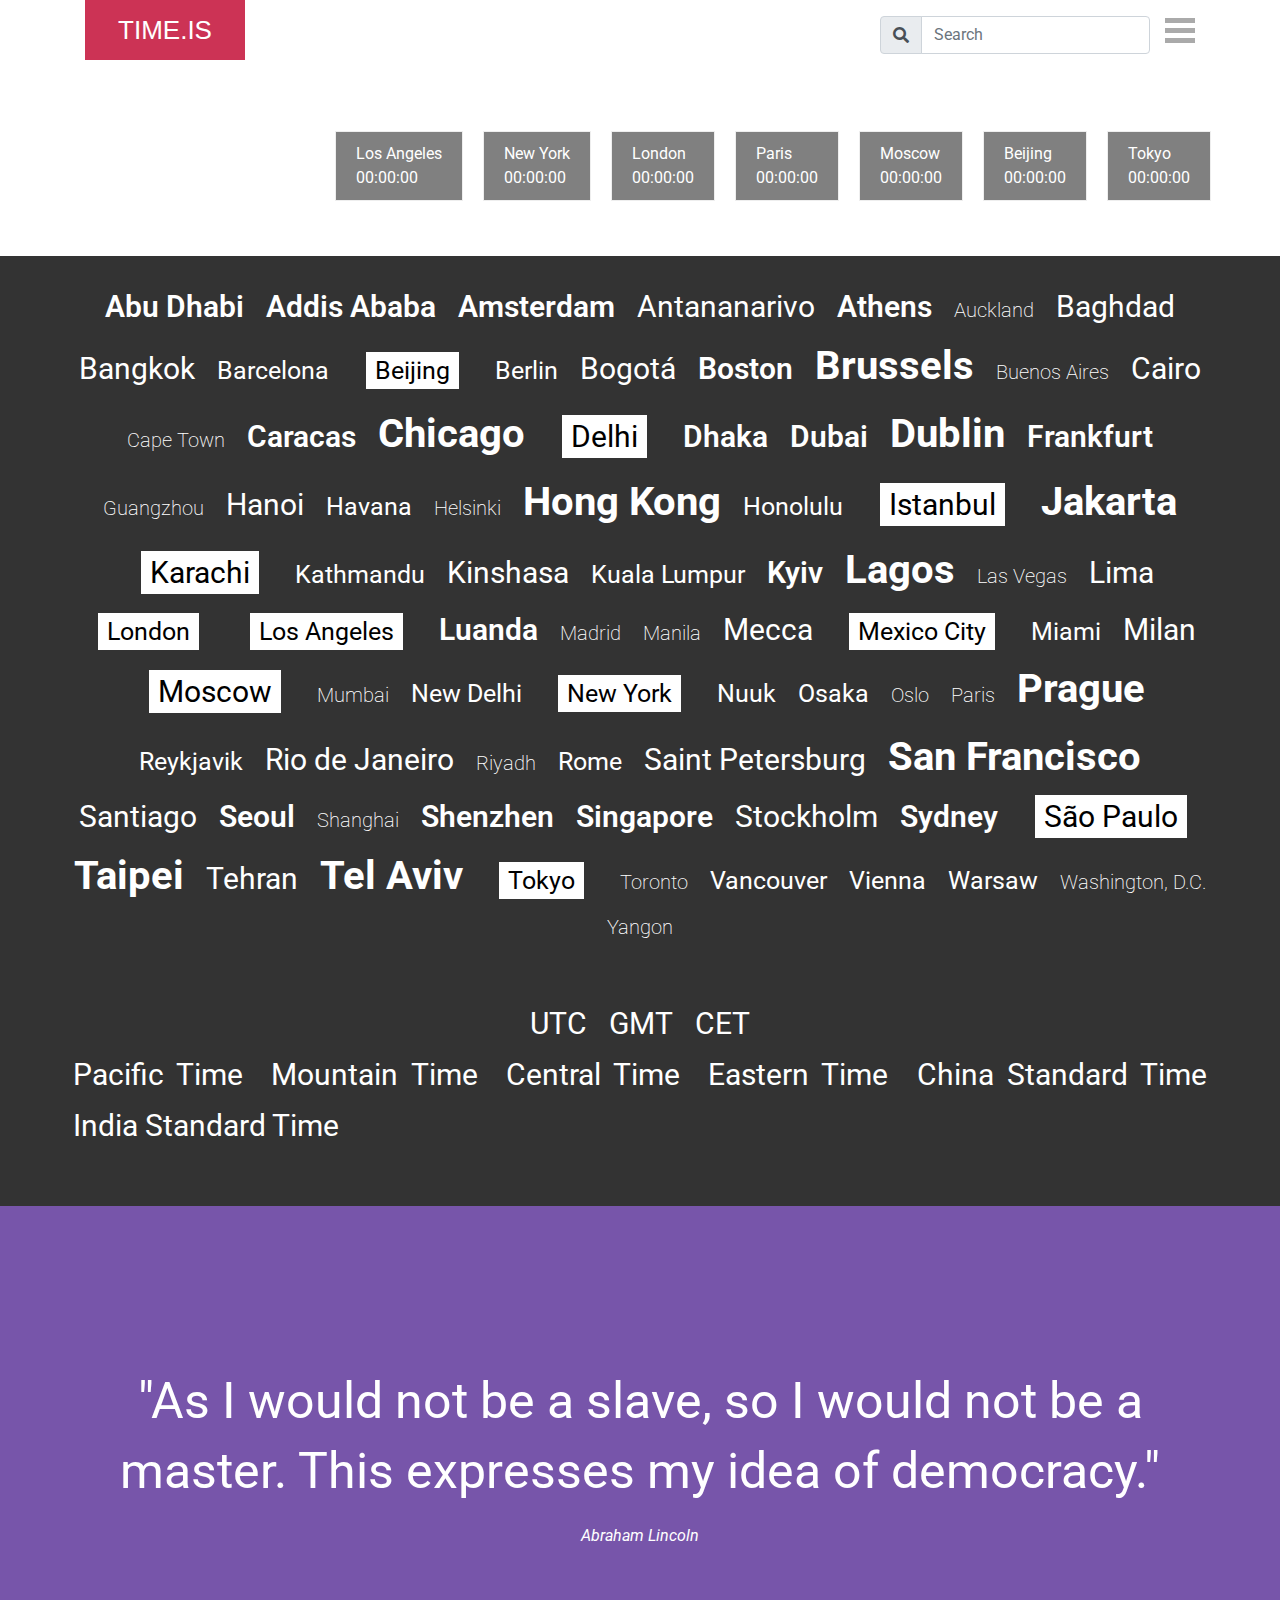
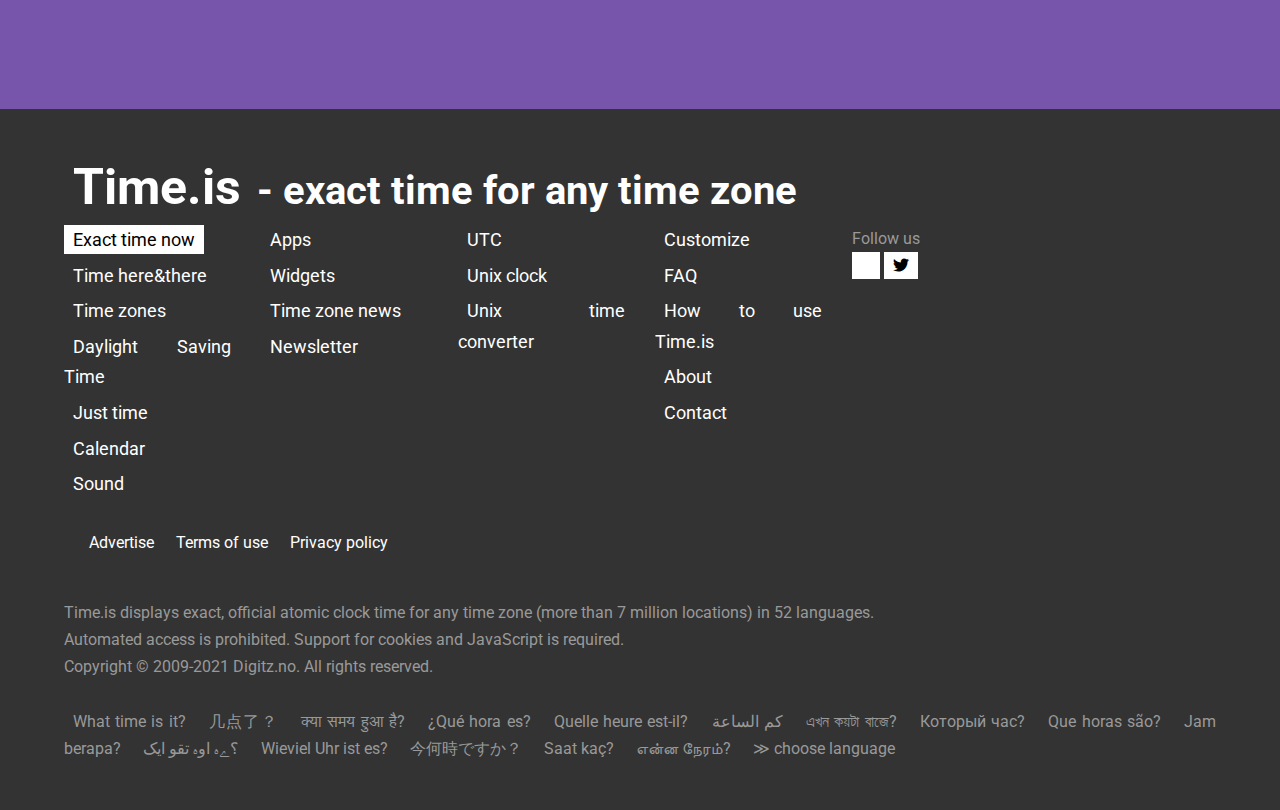
==== index.html @ 0ae8de1f "Updated files" ====
<!DOCTYPE html>
<html>
<html lang="en">
  <meta http-equiv="Content-Type" content="text/html; charset=utf-8">
<head>
  <meta charset="utf-8">
  <title>Time.is</title>
  <link rel="stylesheet" href="style.css">
  <link rel="stylesheet" href="https://maxcdn.bootstrapcdn.com/bootstrap/4.0.0/css/bootstrap.min.css">
  <link rel="stylesheet" href="https://cdnjs.cloudflare.com/ajax/libs/font-awesome/5.15.2/css/all.min.css" />
  <script src="script.js"></script>
</head>

<body>

  <div id="mainwrapper">
    <div id="top">
      <!-- <script>
        var today = new Date();
        var time = today.getHours() + ":" + today.getMinutes() + ":" + today.getSeconds();
        document.getElementById("top").innerHTML= time;
      </script> -->
      <div class="lg">
        <div class="container">
          <div class="row">
            <div class="col-md-2">
              <h2><a href="https://time.is/" target="_top" title="Time.is" class="head-time">Time.is</a></h2>
            </div>
            <div class="col-md-10 py-3" style="display: flex;justify-content: flex-end;transition: 0.5s;">
              <form id="qbox" class="tr" action="/" method="get" autocomplete="off" accept-charset="UTF-8" onsubmit="return T_I.submit(gob('q').value)">
             <!--  <input type="text" id="q" name="q" value="" tabindex="1" maxlength="100" accesskey="3" class="txtin blr mout" onfocus="t_search(1)" onblur="t_search(0)" onmouseover="mouseover(this)" onmouseout="mouseout(this)" onkeydown="arrows('susdiv',event)" onkeyup="sg(this.value,'susdiv')">
              <div id="susdiv" class="susdiv" onmouseover="setfocus('susdiv')" onmouseout="losefocus('susdiv')"></div> -->
              <div class="col-auto">
                <label class="sr-only" for="inlineFormInputGroup"></label>
                <div class="input-group mb-2">
                  <div class="input-group-prepend">
                    <div class="input-group-text"><i class="fas fa-search"></i></div>
                  </div>
                  <input type="text" class="form-control cdm" id="inlineFormInputGroup" placeholder="Search">
                </div>
              </div>
            </form>
            <div class="icon-nav tr">
              <a href="#nav" onclick="return toggle_menu(1)" title="menu" class="p-0">
                <div style="margin-top:2px;width:100%;border-top:5px solid #aaa;padding:3px 0 2px 0;border-bottom:5px solid #aaa;margin-bottom:5px; width:30px"></div>
                <div style="width:100%;border-top:5px solid #aaa;padding:2px 0;margin-bottom:4px; width:30px"></div>
              </a>
            </div>
          </div>
        </div>
      </div>
    </div>
    <div>
      <div class="container" id="clock" style="width:100%;position:relative;display: flex;justify-content: center;align-items: center;font-size: 250px;font-weight: 900;letter-spacing:20px;font-family: Montserrat,Arial,Helvetica,sans-serif;">
        
      </div><br><br>

      <div class="w90" id="time" style="display: flex;justify-content: flex-end;font-size: 30px;">
        <!-- <script type="text/javascript">
          var x = setInterval(function(){
            var date = new Date();
            document.getElementById("time").innerHTML = date
          },1000)
        </script> -->
      </div>
      <div id="time_section" class="w1" style="margin-top: 0px;">
        <div class="w90 tr">
          <ul id="favs" class="tbx">
            <li id="favbox-0" onclick="Change('Asia/Tokyo')"><a><span class="tokyo">Tokyo</span><br><span class="tokyo" id="tokyo">00:00:00</span></a></li>
            <li id="favbox-0" onclick="Change('Asia/Shanghai')"><a><span class="beijing">Beijing</span><br><span class="beijing" id="beijing">00:00:00</span></a></li>
            <li id="favbox-0" onclick="Change('Europe/Moscow')"><a><span class="moscow">Moscow</span><br><span class="moscow" id="moscow">00:00:00</span></a></li>
            <li id="favbox-0" onclick="Change('Europe/Paris')"><a><span class="paris">Paris</span><br><span class="paris" id="paris">00:00:00</span></a></li>
            <li id="favbox-0" onclick="Change('Europe/London')"><a><span class="london">London</span><br><span class="london" id="london">00:00:00</span></a></li>
            <li id="favbox-0" onclick="Change('America/New_York')"><a><span class="newYork">New York</span><br><span class="newYork" id="newYork">00:00:00</span></a></li>
            <li id="favbox-0" onclick="Change('America/Los_Angeles')"><a><span class="losAngeles">Los Angeles</span><br><span class="losAngeles" id="losAngeles">00:00:00</span></a></li>
          </ul>
        
        </div>
      </div><br>

      <section id="top_cities_tmp">
        <div class="cloud w90 d">
          <a onclick="Change('Asia/Dubai')" class="s14">Abu Dhabi</a>
          <a href="Addis_Ababa" class="s9">Addis Ababa</a>
          <a href="Amsterdam" class="s14">Amsterdam</a>
          <a href="Antananarivo" class="s12">Antananarivo</a>
          <a href="Athens" class="s14">Athens</a>
          <a href="Auckland,_New_Zealand" class="s15">Auckland</a>
          <a href="Baghdad" class="s7">Baghdad</a>
          <a href="Bangkok" class="s7">Bangkok</a>
          <a href="Barcelona" class="s11">Barcelona</a>
          <a href="Beijing" class="s1 bold">Beijing</a>
          <a href="Berlin" class="s10">Berlin</a>
          <a href="Bogotá" class="s6">Bogotá</a>
          <a href="Boston" class="s14">Boston</a>
          <a href="Brussels" class="s13">Brussels</a>
          <a href="Buenos_Aires" class="s3 bold">Buenos Aires</a>
          <a href="Cairo" class="s6">Cairo</a>
          <a href="Cape_Town" class="s8">Cape Town</a>
          <a href="Caracas" class="s9">Caracas</a>
          <a href="Chicago" class="s5 bold">Chicago</a>
          <a href="Delhi" class="s2 bold">Delhi</a>
          <a href="Dhaka" class="s4 bold">Dhaka</a>
          <a href="Dubai" class="s4 bold">Dubai</a>
          <a href="Dublin" class="s13">Dublin</a>
          <a href="Frankfurt" class="s14">Frankfurt</a>
          <a href="Guangzhou" class="s8">Guangzhou</a>
          <a href="Hanoi" class="s12">Hanoi</a>
          <a href="Havana" class="s10">Havana</a>
          <a href="Helsinki" class="s15">Helsinki</a>
          <a href="Hong_Kong" class="s5 bold">Hong Kong</a>
          <a href="Honolulu" class="s16">Honolulu</a>
          <a href="Istanbul" class="s2 bold">Istanbul</a>
          <a href="Jakarta" class="s5 bold">Jakarta</a>
          <a href="Karachi" class="s2 bold">Karachi</a>
          <a href="Kathmandu" class="s11">Kathmandu</a>
          <a href="Kinshasa" class="s6 bold">Kinshasa</a>
          <a href="Kuala_Lumpur" class="s11">Kuala Lumpur</a>
          <a href="Kyiv" class="s9">Kyiv</a>
          <a href="Lagos" class="s5 bold">Lagos</a>
          <a href="Las_Vegas" class="s15">Las Vegas</a>
          <a href="Lima" class="s6">Lima</a>
          <a href="London" class="s1 bold">London</a>
          <a href="Los_Angeles" class="s1 bold">Los Angeles</a>
          <a href="Luanda" class="s9">Luanda</a>
          <a href="Madrid" class="s8">Madrid</a>
          <a href="Manila" class="s3 bold">Manila</a>
          <a href="Mecca" class="s12">Mecca</a>
          <a href="Mexico_City" class="s1 bold">Mexico City</a>
          <a href="Miami" class="s16">Miami</a>
          <a href="Milan" class="s12">Milan</a>
          <a href="Moscow" class="s2 bold">Moscow</a>
          <a href="Mumbai" class="s3 bold">Mumbai</a>
          <a href="New_Delhi" class="s16">New Delhi</a>
          <a href="New_York" class="s1 bold">New York</a>
          <a href="Nuuk" class="s16">Nuuk</a>
          <a href="Osaka" class="s10">Osaka</a>
          <a href="Oslo" class="s15">Oslo</a>
          <a href="Paris" class="s3 bold">Paris</a>
          <a href="Prague" class="s13">Prague</a>
          <a href="Reykjavik" class="s16">Reykjavik</a>
          <a href="Rio_de_Janeiro" class="s7">Rio de Janeiro</a>
          <a href="Riyadh" class="s8">Riyadh</a>
          <a href="Rome" class="s10">Rome</a>
          <a href="Saint_Petersburg" class="s7">Saint Petersburg</a>
          <a href="San_Francisco" class="s13">San Francisco</a>
          <a href="Santiago" class="s7">Santiago</a>
          <a href="Seoul" class="s4 bold">Seoul</a>
          <a href="Shanghai" class="s3 bold">Shanghai</a>
          <a href="Shenzhen" class="s9">Shenzhen</a>
          <a href="Singapore" class="s4 bold">Singapore</a>
          <a href="Stockholm" class="s12">Stockholm</a>
          <a href="Sydney" class="s4 bold">Sydney</a>
          <a href="São_Paulo" class="s2 bold">São Paulo</a>
          <a href="Taipei" class="s5 bold">Taipei</a>
          <a href="Tehran" class="s6">Tehran</a>
          <a href="Tel_Aviv" class="s13">Tel Aviv</a>
          <a href="Tokyo" class="s1 bold">Tokyo</a>
          <a href="Toronto" class="s8">Toronto</a>
          <a href="Vancouver" class="s10">Vancouver</a>
          <a href="Vienna" class="s11">Vienna</a>
          <a href="Warsaw" class="s11">Warsaw</a>
          <a href="Washington,_D.C." class="s15">Washington, D.C.</a>
          <a href="Yangon" class="s8">Yangon</a> <br><br>
          <br>
          <a class="s6" href="UTC">UTC</a>
          <a class="s6" href="GMT">GMT</a>
          <a class="s6" href="CET">CET</a><br>
          <div>
            <a class="s6" href="PT">Pacific Time</a>
            <a class="s6" href="MT">Mountain Time</a>
            <a class="s6" href="CT">Central Time</a>
            <a class="s6" href="ET">Eastern Time</a>
            <a class="s6" href="China_Standard_Time">China Standard Time</a>
            <a class="s6" href="IST">India Standard Time</a>
            <br><br><br>
          </div>
        </div>
              <section id="quote" style="padding:none">
                <blockquote>"As I would not be a slave, so I would not be a master. This expresses my idea of democracy."</blockquote>
                <cite>Abraham Lincoln</cite>
              </section>
            <footer class="w90 py-5">
              <div id="menutransformer">
                <nav id="nav">
                  <div class="columns">
                    <h3><a href="/" class="logo" style='font-size:50px;font-weight: bold;color: white;'>Time.is</a> <span class="slogan" style="font-size:40px;font-weight: bold;color: white;"><span>- </span>exact time for any time zone</span></h3>
                    <div id="menulinks">
                      <div class="row">
                        <div class="col-md-2 column">
                          <ul>
                            <li><a href="/" class="chosen">Exact time now</a></li>
                            <li><a href="/compare">Time here&there</a></li>
                            <li><a href="/time_zones">Time zones</a></li>
                            <li><a href="/DST_2021">Daylight Saving Time</a></li>
                            <li><a href="/just">Just time</a></li>
                            <li><a href="/calendar">Calendar</a></li>
                            <li id="aub"><a href="sound">Sound</a></li>
                          </ul>
                        </div>
                        <div class="col-md-2 column">
                          <ul>
                            <li><a href="/apps">Apps</a></li>
                            <li><a href="/widgets">Widgets</a></li>
                            <li><a href="/time_zone_news">Time zone news</a></li>
                            <li><a href="/mailing_list">Newsletter</a></li>
                          </ul>
                        </div>
                        <div class="col-md-2 column">
                          <ul>
                            <li><a href="/UTC">UTC</a></li>
                            <li><a href="/Unix_time_now">Unix clock</a></li>
                            <li><a href="/Unix_time_converter">Unix time converter</a></li>
                          </ul>
                        </div>
                        <div class="col-md-2 column">
                          <ul>
                            <li><a href="/customize">Customize</a></li>
                            <li><a href="/FAQ">FAQ</a></li>
                            <li><a href="/howto">How to use Time.is</a></li>
                            <li><a href="/about">About</a></li>
                            <li><a href="/contact">Contact</a></li>
                          </ul>
                        </div>
                        <div class="col-md-4">
                          <div id="follow_app" class="">
                      <div id="follow">
                        <div>Follow us</div>
                        <a href="https://www.facebook.com/exact.time.is" target="_blank" rel="nofollow,noreferer,noopener" class="facebook" title="Follow Time.is on Facebook"><i class="fab fa-facebook-f"></i></a>
                        <a href="https://twitter.com/Time_is" target="_blank" class="twitter" title="Follow Time.is on Twitter"><i class="fab fa-twitter"></i></a>
                      </div>
                        </div>
                      </div>
                    </div>
                    
                    </nav>
                    <nav class="navbar navbar-default" id="navbardef" style="">
                      <ul class="hzlist" style="color: #999">
                        <li class="first"><a href="/advertise">Advertise</a></li>
                        <li class="last"><a href="/terms_of_use">Terms of use</a></li>
                        <li><a href="/terms_of_use#privacy_policy">Privacy policy</a></li>
                      </ul>
                    </nav><br>
                    <section>
                      Time.is displays exact, official atomic clock time for any time zone (more than 7 million locations) in 52 languages.<br>
                      Automated access is prohibited. Support for cookies and JavaScript is required.<br>
                      Copyright © 2009-2021 Digitz.no. All rights reserved.
                    </section><br>
                    <div id="footerlangs">
                      <a href="/?lang=en" title="English">What time is it?</a>
                      <a href="/?lang=zh" title="Chinese (simplified) / 中文">几点了？</a>
                      <a href="/?lang=hi" title="Hindi / हिंदी">क्या समय हुआ है?</a>
                      <a href="/?lang=es" title="Spanish / español">¿Qué hora es?</a>
                      <a href="/?lang=fr" title="French / français">Quelle heure est-il?</a>
                      <a href="/?lang=ar" title="Arabic / العربية">كم الساعة</a>
                      <a href="/?lang=bn" title="Bengali / বাংলা">এখন কয়টা বাজে?</a>
                      <a href="/?lang=ru" title="Russian / русский">Который час?</a>
                      <a href="/?lang=pt_br" title="Portuguese (Brazil) / português (Brasil)">Que horas são?</a>
                      <a href="/?lang=id" title="Indonesian / bahasa Indonesia">Jam berapa?</a>
                      <a href="/?lang=ur" title="Urdu / اردو زبان">؟ےہ اوہ تقو ایک</a>
                      <a href="/?lang=de" title="German / Deutsch">Wieviel Uhr ist es?</a>
                      <a href="/?lang=ja" title="Japanese / 日本語">今何時ですか？</a>
                      <a href="https://saatkac.info.tr/" title="Turkish / Türkçe">Saat kaç?</a>
                      <a href="/?lang=ta" title="Tamil / தமிழ்">என்ன நேரம்?</a>
                      <a href="/languages">≫ choose language</a>
                    </div>
                    <script src="https://code.jquery.com/jquery-3.2.1.slim.min.js"></script>
                    <script src="https://cdnjs.cloudflare.com/ajax/libs/popper.js/1.12.9/umd/popper.min.js"></script>
                    <script src="https://maxcdn.bootstrapcdn.com/bootstrap/4.0.0/js/bootstrap.min.js"></script>
                    
                  </body>
                  </html>
---- style.css ----
@import url('https://fonts.googleapis.com/css2?family=Roboto:wght@300&display=swap');

*{
  margin: 0px;
  padding: 0px;
  text-align: justify;
  position: relative;
}
body {
    font-family: 'Roboto', sans-serif;
    margin-bottom: 100px;
}
a:link {
  color: white;
  text-decoration: none;
  padding: 4px 9px;
}

#top_cities_tmp a {
  color: white;
  text-decoration: none;
  padding: 4px 9px;
}
#top_cities_tmp span:hover {
  color: white!important;
  text-decoration: none !important;
  background-color: #c35;
}
a:visited {
  color: none;
  text-decoration: none;
  background-color: orange;
}
a:hover {
  color: white!important;
  text-decoration: none !important;
  background-color: #c35;
}
a:active {
  color: black;
  text-decoration: underline;
  background-color: white;
}
ul {
  list-style-type: none;
  margin: 0;
  padding: 0;
  overflow: hidden;
}

.w1 li{
  text-align: right;
  display: inline-block;
  float:right;
  padding:5px;
}
.tbx a {
    display: block;
    margin: 0 0 10px 10px;
    padding: 10px 20px;
    border: 1px solid #eee;
    background: grey;
    text-decoration: none;
}
#quote {
    text-align: center;
    background-color: #75a;
    color: #fff;
    padding: 160px 5%;
}
blockquote {
    font-size: 50px;
    line-height: 70px;
    text-align: center;
    color: #fff;
    direction: ltr;
}
#navbardef{
  padding-bottom:0;
  padding-right:5px;
  color: #999;
}

#top_cities_tmp{
  background-color: #333;
  padding-top: 25px;
  /* padding-left: 25px;
  padding-right: 25px; */
  line-height: 1.7;
}

/*#top_cities_tmp a {
  color: white;
}*/
section{
  color: #999;
}


#top_cities_tmp a.s1, #top_cities_tmp a.s2 {
  margin: 2%;
    color: #000;
    background: #fff;
}
#top_cities_tmp a.s1:hover, #top_cities_tmp a.s2:hover{
  background: #000;
  color: #fff;
}
.cloud {
    text-align: center;
    line-height: 40px;
    line-height: 1.7;
}


.w90 {
    margin-left: 5%;
    width: 90%;
}
.s1, .s11, .s16, .s10{
  font-size: 25px;
  font-weight: 400;
  padding:5px;
}
.s2, .s7, .s12{
  font-size: 30px;
  font-weight: 600px;
  padding:5px;
}
.s3, .s8, .s15{
  font-size: 20px;
  font-weight: 200;
  padding:5px;
}
.s4, .s9, .s14{
  font-size: 30px;
  font-weight: 600;
  padding:5px;
}
.s5, .s13{
  font-size: 40px;
  font-weight: bolder;
  padding:5px;
  /* background-color: white; */
}
.s6{
  font-size: 30px;
  font-style: italic, bold;
  padding: 5px;
}
.chosen{
  background: #fff!important;
  color: #000!important;
}
.chosen:hover{
  background: #000!important;
  color: #fff!important;
}
.column{
  font-size: 18px;
}
.column li{
  margin-bottom: 5px;
}
/*
#clock{
  float: right;
} */
#navbardef li{
  display: inline;
}

footer{
  background-color: #333;
  padding-top: 10px;
  padding-bottom: 25px;
}
#footerlangs a:link, #footerlangs a:visited, .d #footerlangs a:link, .d #footerlangs a:visited {
    color: #999;
}
.cdm:focus{
  width: 600px !important;
  transform-style: width 1s all;
}
.head-time{
  text-transform: uppercase;
  padding: 20px!important;
  color: #fff;
  background: #c35;
  font:26px/20px Montserrat,Arial,sans-serif;
  display: flex;
  justify-content: center;
  align-items: center;
}
.head-time:visited{
  background: #c35;
  color: #fff;
}
.head-time:hover {
  opacity: 0.8;
}
.facebook{
  color: black;
  background: white!important;
}
.facebook:hover{
  color: white;
  background: #3A5A99!important;
}
.twitter{
  color: black!important;
  background: white!important;
}
.twitter:hover{
  color: white;
  background: #0CAEED!important;
}
.clickable{
  cursor: pointer;
}
.solm {
  color: black;
  border: 1px solid black;
  padding: 10px!important;
}
.solm:hover {
  border: none;
}
.solm:hover span {
  background: #CC3355;
  color: white!important;
}
.solm span{
  font-weight: bold;
  color: #CC3355;
}
.pom a{
  color:black!important;
}
.pom a:hover{
  color:white!important;
}
.tokyo {
  color: white;
}
.beijing {
  color: white;
}
.moscow {
  color: white;
}
.paris {
  color: white;
}
.london {
  color: white;
}
.newYork {
  color: white;
}
.losAngeles {
  color: white;
}
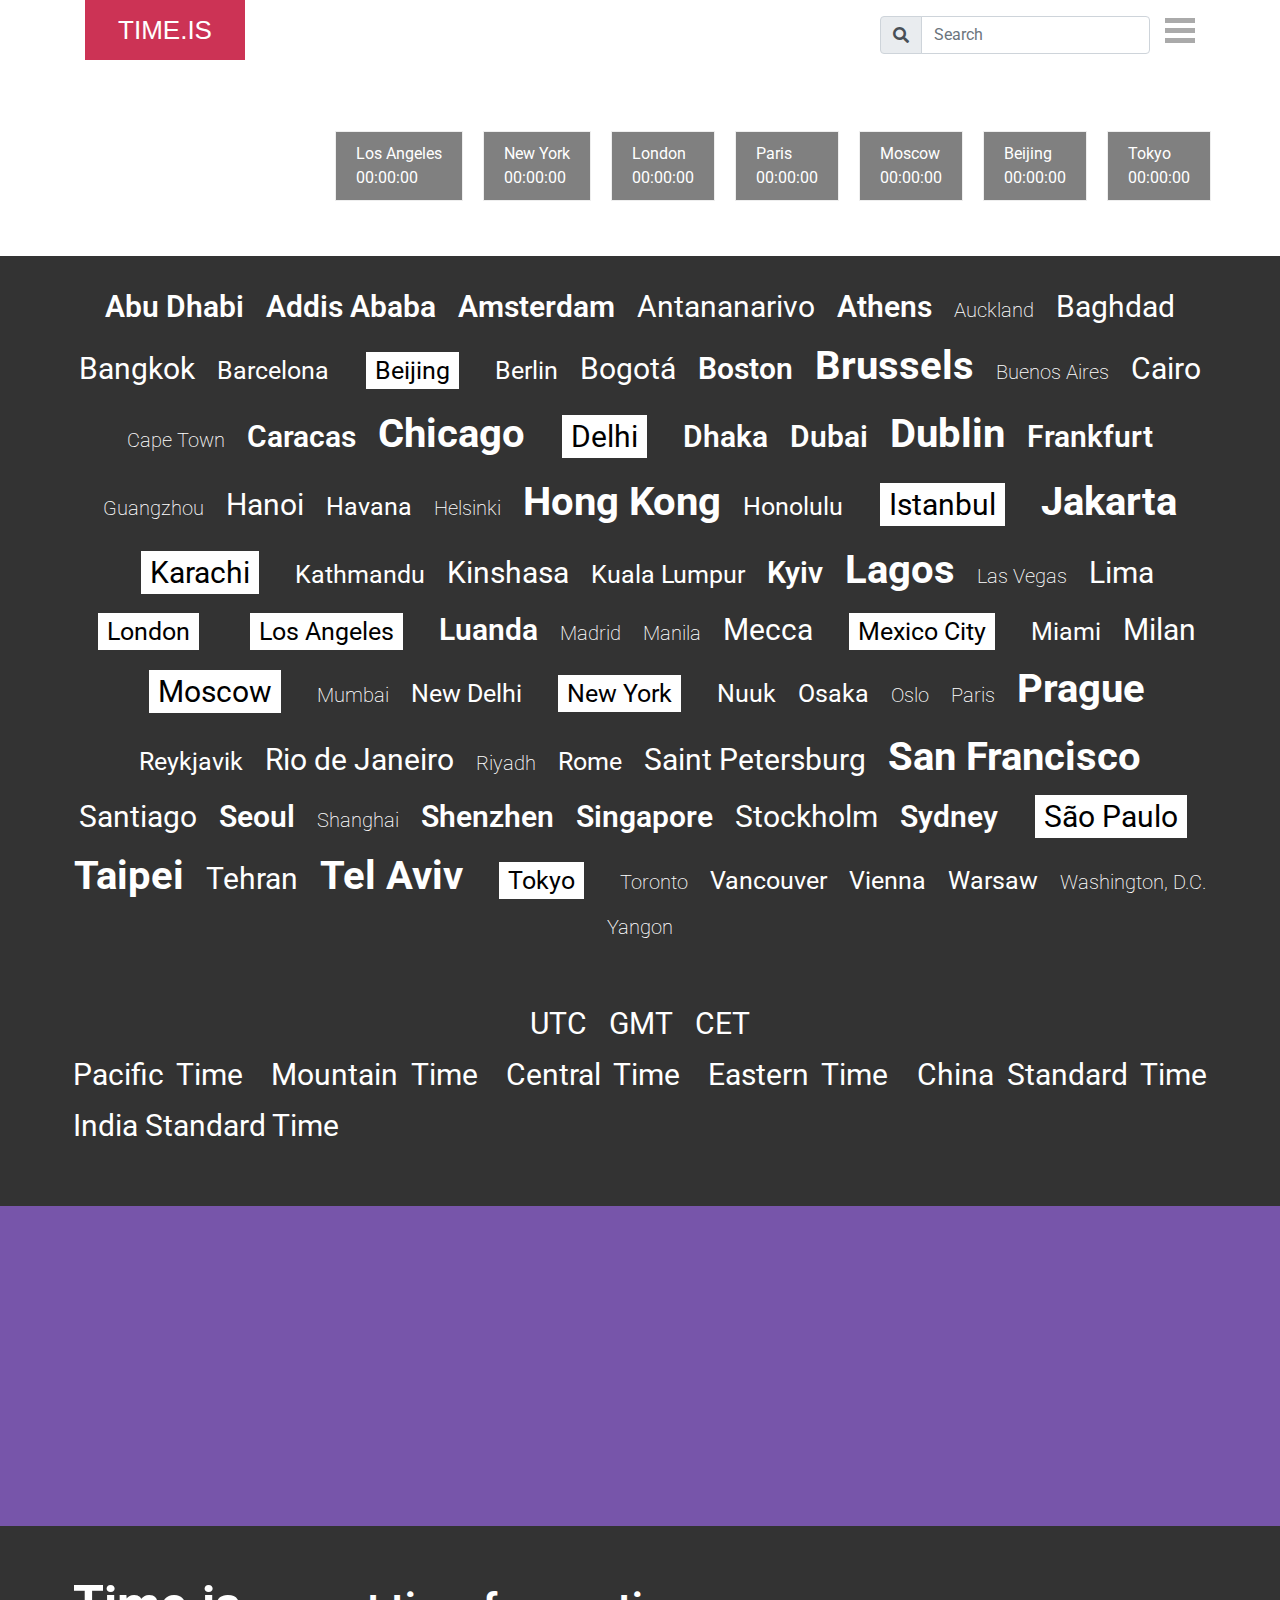
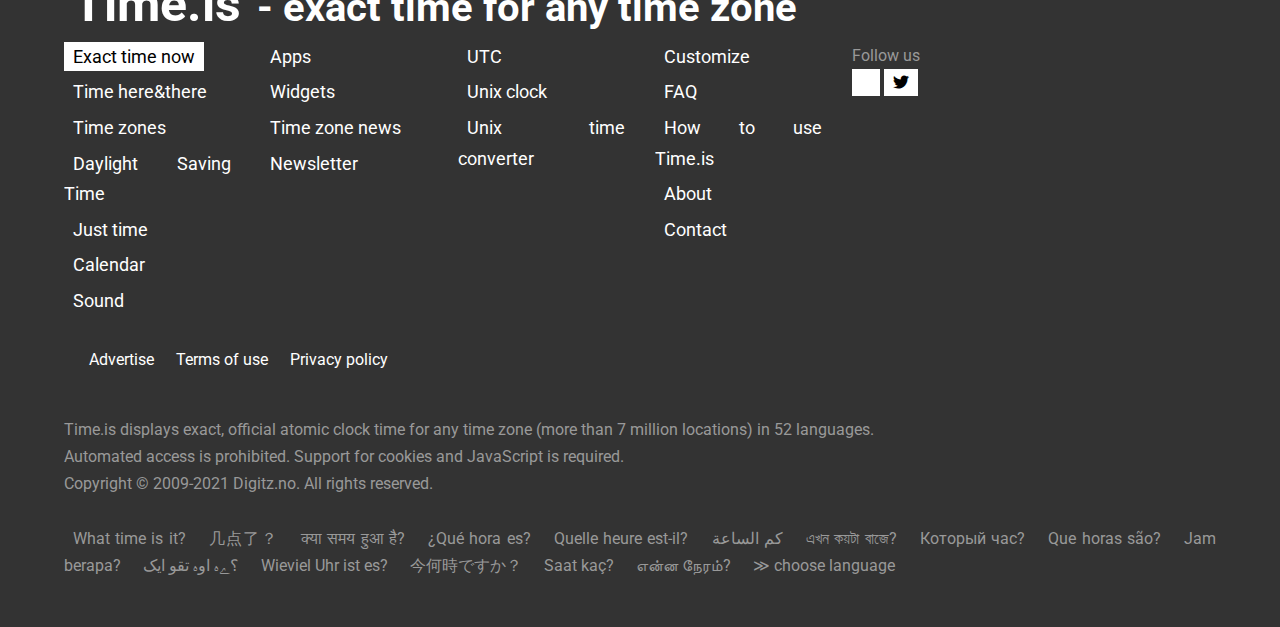
==== commit bf0790ea: "quote generator" ====
--- a/index.html
+++ b/index.html
@@ -176,10 +176,13 @@
             <br><br><br>
           </div>
         </div>
-              <section id="quote" style="padding:none">
-                <blockquote>"As I would not be a slave, so I would not be a master. This expresses my idea of democracy."</blockquote>
-                <cite>Abraham Lincoln</cite>
-              </section>
+        <div>
+          <section id="quote" style="padding:none; font-size: 40px;">               
+
+          <section id="author" style="padding:none; font-size: 40px;">  </section>  
+        </section>             
+
+        </div>
             <footer class="w90 py-5">
               <div id="menutransformer">
                 <nav id="nav">
@@ -234,7 +237,7 @@
                     </div>
                     
                     </nav>
-                    <nav class="navbar navbar-default" id="navbardef" style="">
+                    <nav class="navbar navbar-default" id="navbardef">
                       <ul class="hzlist" style="color: #999">
                         <li class="first"><a href="/advertise">Advertise</a></li>
                         <li class="last"><a href="/terms_of_use">Terms of use</a></li>
@@ -264,6 +267,8 @@
                       <a href="/?lang=ta" title="Tamil / தமிழ்">என்ன நேரம்?</a>
                       <a href="/languages">≫ choose language</a>
                     </div>
+
+                    <script src="js/random_quote.js"></script>
                     <script src="https://code.jquery.com/jquery-3.2.1.slim.min.js"></script>
                     <script src="https://cdnjs.cloudflare.com/ajax/libs/popper.js/1.12.9/umd/popper.min.js"></script>
                     <script src="https://maxcdn.bootstrapcdn.com/bootstrap/4.0.0/js/bootstrap.min.js"></script>
--- a/style.css
+++ b/style.css
@@ -50,7 +50,6 @@
 
 .w1 li{
   text-align: right;
-  display: inline-block;
   float:right;
   padding:5px;
 }
@@ -68,13 +67,7 @@
     color: #fff;
     padding: 160px 5%;
 }
-blockquote {
-    font-size: 50px;
-    line-height: 70px;
-    text-align: center;
-    color: #fff;
-    direction: ltr;
-}
+
 #navbardef{
   padding-bottom:0;
   padding-right:5px;
@@ -84,14 +77,9 @@
 #top_cities_tmp{
   background-color: #333;
   padding-top: 25px;
-  /* padding-left: 25px;
-  padding-right: 25px; */
   line-height: 1.7;
 }
 
-/*#top_cities_tmp a {
-  color: white;
-}*/
 section{
   color: #999;
 }
